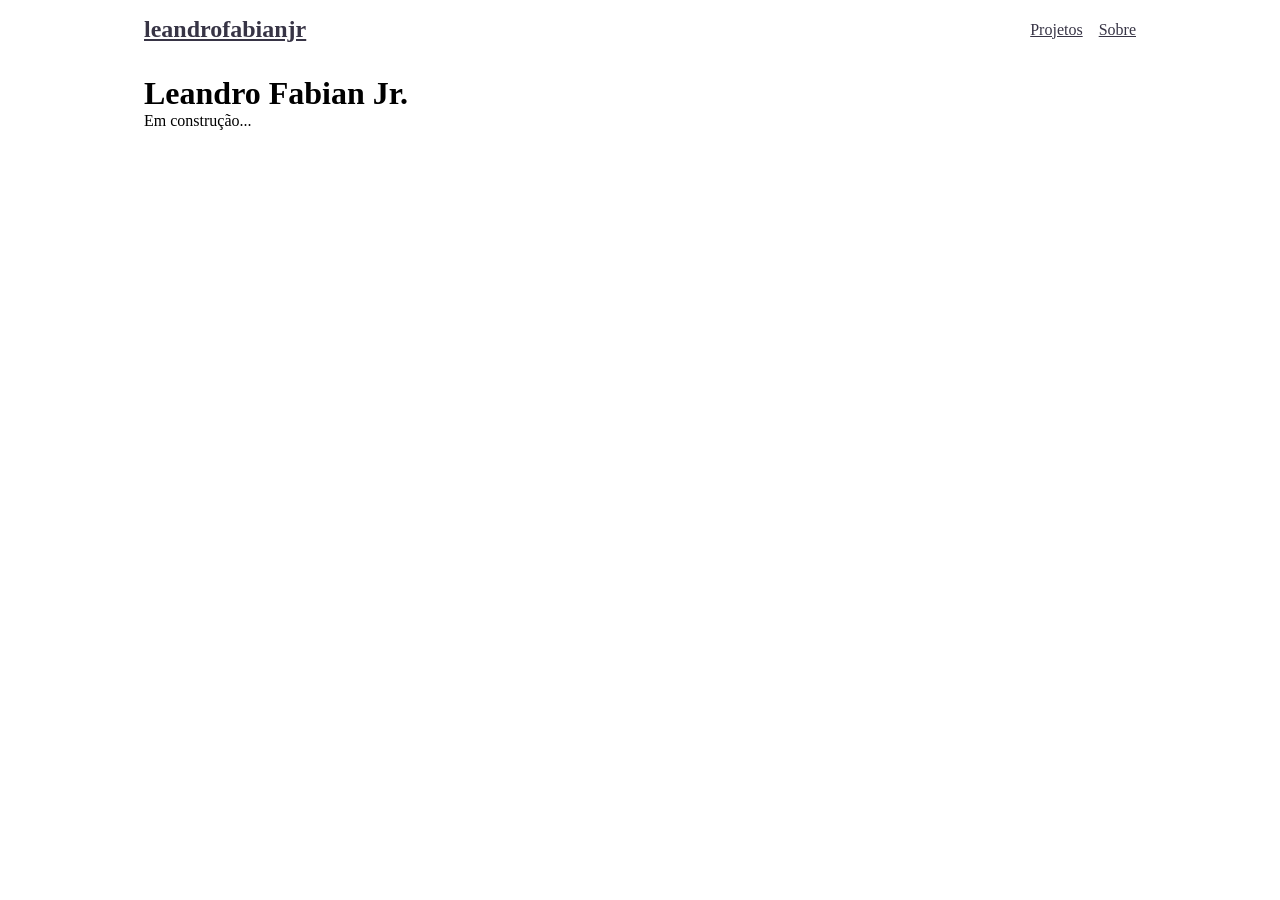
==== index.html @ 53541bf2 "Criando tela inicial" ====
<!DOCTYPE html>
<html lang="en">

<head>
  <meta charset="UTF-8">
  <meta http-equiv="X-UA-Compatible" content="IE=edge">
  <meta name="viewport" content="width=device-width, initial-scale=1.0">
  <link rel="stylesheet" href="./general.css">
  <link rel="stylesheet" href="./index.css">
  <title>Leandro Fabian Jr.</title>
</head>

<body>
  <header>
    <div class="container">
      <div class="navbar">
        <a class="logo" href="/" title="Home">
          leandrofabianjr
        </a>
        <nav class="navbar-menu">
          <a class="navbar-menu-item" href="#" title="Meus projetos">
            Projetos
          </a>
          <a class="navbar-menu-item" href="#" title="Sobre mim">
            Sobre
          </a>
        </nav>
      </div>
    </div>
  </header>
  <main aria-role="main" class="container">
    <h1>Leandro Fabian Jr.</h1>

    Em construção...
  </main>
</body>

</html>
---- general.css ----
:root {
  --dark: #373445;
}

* {
  margin: 0;
  padding: 0;
  box-sizing: border-box;
}

.container {
  margin-right: auto;
  margin-left: auto;
  max-width: 1024px;
  padding: 16px;
}

.navbar {
  display: flex;
  justify-content: space-between;
  align-items: center;
  color: var(--dark);
}

.navbar .logo {
  font-size: 24px;
  font-weight: bolder;
}

.navbar .navbar-menu {
  display: flex;
  justify-content: space-around;
}

.navbar .navbar-menu-item {
  padding-left: 16px;
}

.navbar a {
  color: var(--dark);
}
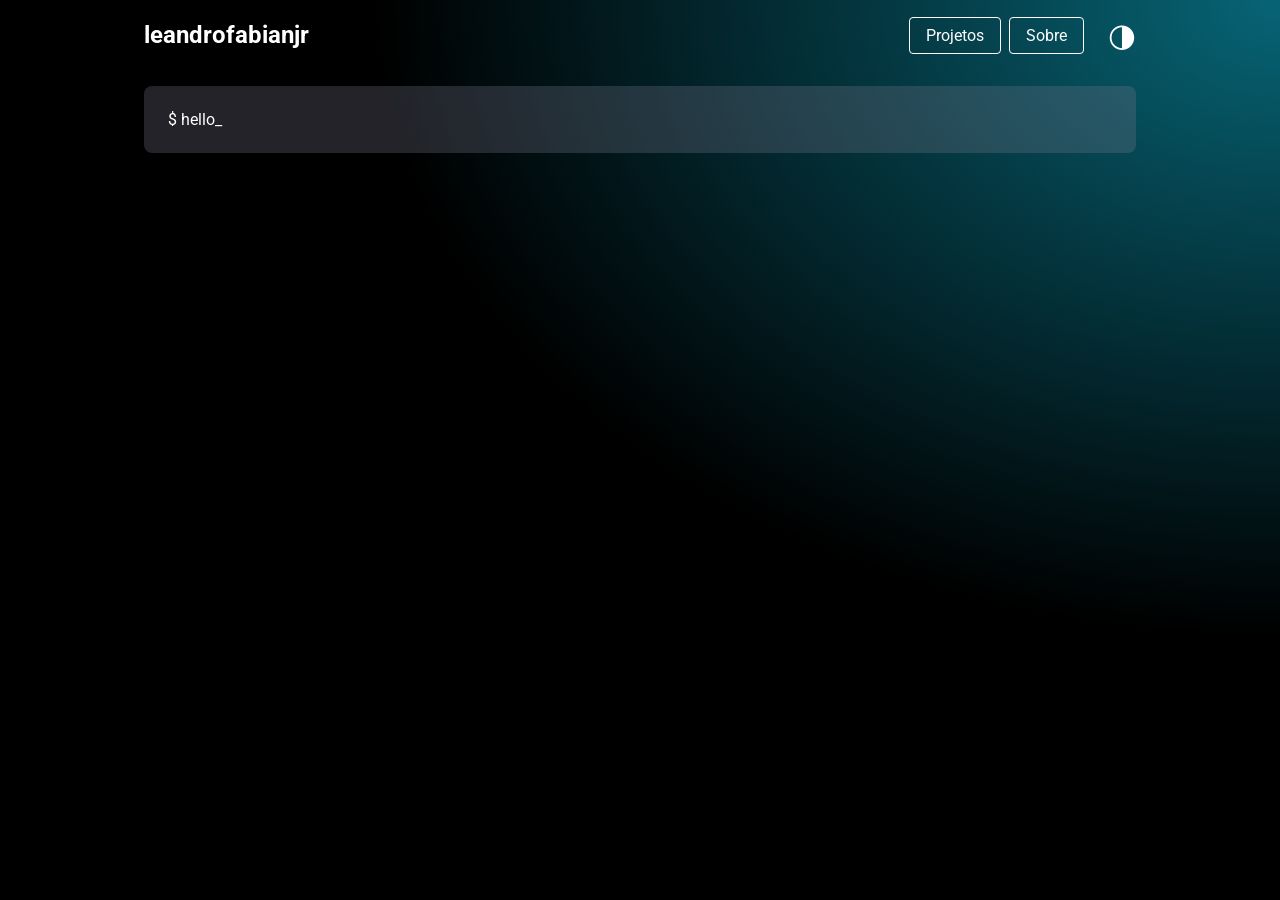
==== commit 661f39aa: "Melhorando a tela inicial" ====
--- a/index.html
+++ b/index.html
@@ -1,5 +1,5 @@
 <!DOCTYPE html>
-<html lang="en">
+<html lang="en" class="theme-dark">
 
 <head>
   <meta charset="UTF-8">
@@ -10,29 +10,33 @@
   <title>Leandro Fabian Jr.</title>
 </head>
 
-<body>
+<body class="main-bg">
   <header>
     <div class="container">
       <div class="navbar">
-        <a class="logo" href="/" title="Home">
-          leandrofabianjr
-        </a>
+        <div class="navbar-prepend">
+          <a href="/" title="Home">leandrofabianjr</a>
+        </div>
         <nav class="navbar-menu">
-          <a class="navbar-menu-item" href="#" title="Meus projetos">
+          <a class="navbar-menu-item btn-outline" href="#" title="Meus projetos">
             Projetos
           </a>
-          <a class="navbar-menu-item" href="#" title="Sobre mim">
+          <a class="navbar-menu-item btn-outline" href="#" title="Sobre mim">
             Sobre
           </a>
         </nav>
+        <button class="btn-icon rounded ml-4 p-0" type="button" onclick="document.querySelector('html').classList.toggle('theme-dark')">◑</button>
       </div>
     </div>
   </header>
   <main aria-role="main" class="container">
-    <h1>Leandro Fabian Jr.</h1>
+    <div class="card-alpha card-hello-world p-4">
+      $ <span class="ml-" id="helloWorldTyper"></span>
+    </div>
 
-    Em construção...
   </main>
+
+  <script src="./hello-world-typer.js"></script>
 </body>
 
 </html>
--- a/general.css
+++ b/general.css
@@ -1,29 +1,136 @@
+@import url('https://fonts.googleapis.com/css2?family=Roboto:ital,wght@0,100;0,300;0,400;0,500;0,700;0,900;1,100;1,300;1,400;1,500;1,700;1,900&display=swap');
+
 :root {
-  --dark: #373445;
+  --dark: rgb(55, 52, 69);
+  --dark-alpha: rgba(118, 115, 136, 0.3);
+  --light: white;
+  --space-1: 4px;
+  --space-2: 8px;
+  --space-3: 16px;
+  --space-4: 24px;
+  --fs-1: 1em;
+  --fs-2: 2em;
+  --fs-3: 3em;
+  --fs-4: 4em;
+  --fs-5: 5em;
+}
+
+html,
+html a {
+  -webkit-font-smoothing: antialiased;
+}
+
+html {
+  width: 100%;
+  height: 100%;
+}
+
+body {
+  width: 100%;
+  height: 100%;
+}
+
+.main-bg {
+  background-image: radial-gradient(
+    at 100% 0%,
+    white 0%,
+    white 50%,
+    rgba(7, 100, 117, 0.61) 100%
+  );
+  color: var(--dark);
+}
+
+.text-light {
+  color: var(--light) !important;
+}
+
+.text-dark {
+  color: var(--dark) !important;
+}
+
+a {
+  color: var(--dark);
+}
+
+.theme-dark .main-bg {
+  background-image: radial-gradient(
+    at 100% 0%,
+    rgb(7, 100, 117) 0%,
+    rgb(0, 0, 0) 50%,
+    rgb(0, 0, 0) 100%
+  );
+  color: var(--light);
+}
+
+.theme-dark .text {
+  color: var(--light);
+}
+
+.theme-dark a {
+  color: var(--light);
 }
 
 * {
   margin: 0;
   padding: 0;
   box-sizing: border-box;
+  font-family: 'Roboto', sans-serif;
+}
+
+*:link {
+  text-decoration: none;
+}
+*:visited {
+  text-decoration: none;
+}
+*:hover {
+  text-decoration: none;
+}
+*:active {
+  text-decoration: none;
 }
 
 .container {
   margin-right: auto;
   margin-left: auto;
   max-width: 1024px;
-  padding: 16px;
+  padding: var(--space-3);
+}
+
+.container {
+  padding-right: var(--space-3);
+  padding-left: var(--space-3);
+  margin-right: auto;
+  margin-left: auto;
+}
+
+@media (min-width: 768px) {
+  .container {
+    width: 750px;
+  }
+}
+
+@media (min-width: 992px) {
+  .container {
+    width: 970px;
+  }
+}
+
+@media (min-width: 1200px) {
+  .container {
+    width: 1170px;
+  }
 }
 
 .navbar {
   display: flex;
-  justify-content: space-between;
   align-items: center;
   color: var(--dark);
 }
 
-.navbar .logo {
-  font-size: 24px;
+.navbar .navbar-prepend {
+  flex-grow: 1;
+  font-size: var(--space-4);
   font-weight: bolder;
 }
 
@@ -33,9 +140,79 @@
 }
 
 .navbar .navbar-menu-item {
-  padding-left: 16px;
-}
-
-.navbar a {
-  color: var(--dark);
-}
+  margin-left: var(--space-2);
+}
+
+.btn-outline {
+  border: 1px solid var(--dark);
+  background-color: transparent;
+  color: var(--dark);
+  padding: var(--space-2) var(--space-3);
+  font-size: var(--space-3);
+  cursor: pointer;
+  border-radius: var(--space-1);
+}
+
+.theme-dark .btn-outline {
+  border-color: var(--light);
+  color: var(--light);
+}
+
+.btn-icon {
+  border: 0;
+  background-color: transparent;
+  color: var(--dark);
+  padding: var(--space-2) var(--space-3);
+  font-size: var(--fs-2);
+  cursor: pointer;
+}
+
+.theme-dark .btn-icon {
+  color: var(--light);
+}
+
+.rounded {
+  border-radius: 50%;
+}
+
+.ml-2 {
+  margin-left: var(--space-2) !important;
+}
+
+.ml-4 {
+  margin-left: var(--space-4) !important;
+}
+
+.p-0 {
+  padding: 0;
+}
+
+.p-4 {
+  padding: var(--space-4) !important;
+}
+
+.fs-1 {
+  font-size: var(--fs-1) !important;
+}
+.fs-2 {
+  font-size: var(--fs-2) !important;
+}
+.fs-3 {
+  font-size: var(--fs-3) !important;
+}
+.fs-4 {
+  font-size: var(--fs-4) !important;
+}
+.fs-5 {
+  font-size: var(--fs-5) !important;
+}
+
+.card-alpha {
+  background-color: var(--dark-alpha);
+  border-radius: var(--space-2);
+  padding: var(--space-3);
+}
+
+.text-light {
+  color: val;
+}
--- a/index.css
+++ b/index.css
@@ -0,0 +1,3 @@
+.card-hello-world {
+    
+}
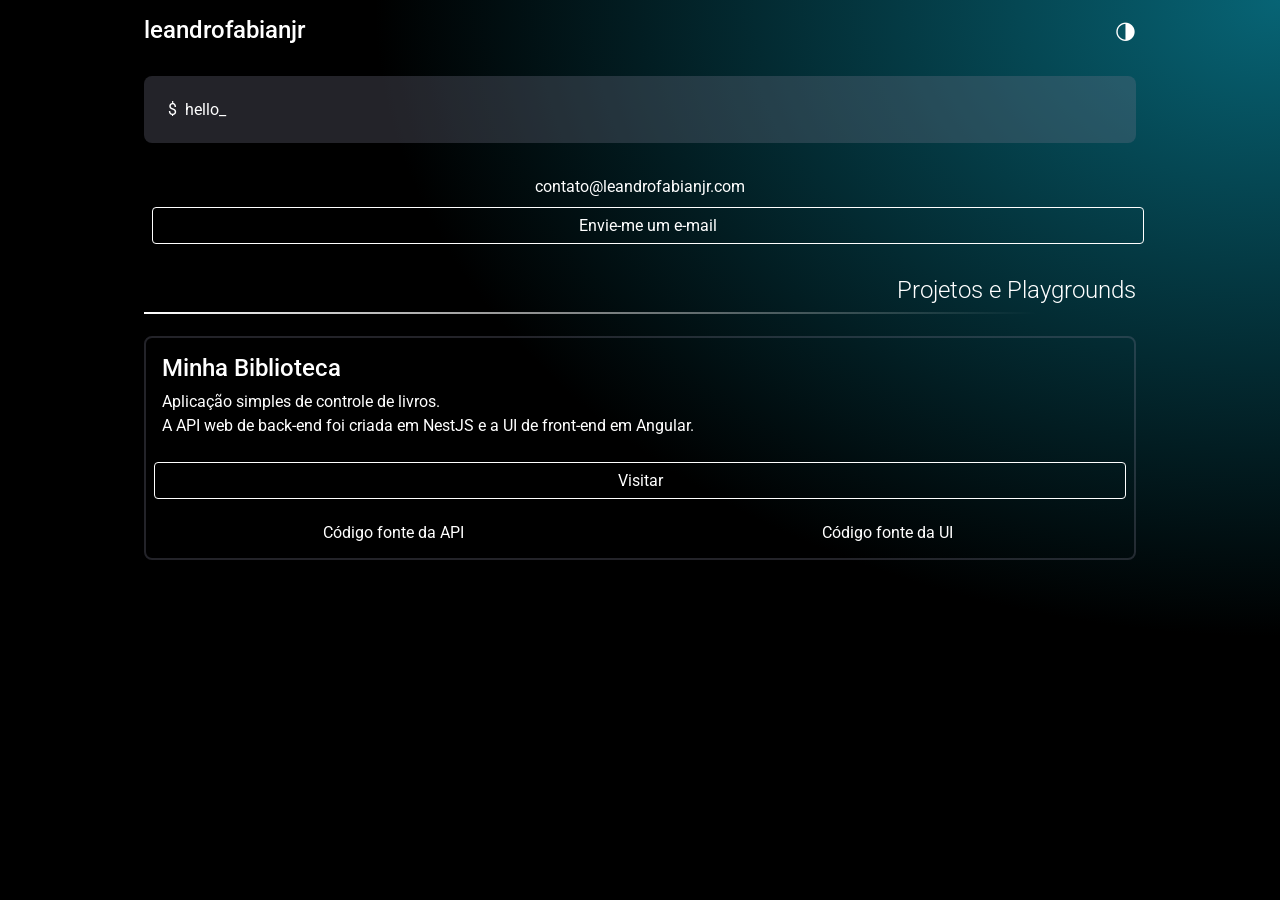
==== commit b04c7557: "Separado arquivos e continuado página inicial" ====
--- a/index.html
+++ b/index.html
@@ -5,38 +5,59 @@
   <meta charset="UTF-8">
   <meta http-equiv="X-UA-Compatible" content="IE=edge">
   <meta name="viewport" content="width=device-width, initial-scale=1.0">
-  <link rel="stylesheet" href="./general.css">
   <link rel="stylesheet" href="./index.css">
   <title>Leandro Fabian Jr.</title>
 </head>
 
-<body class="main-bg">
+<body>
   <header>
     <div class="container">
-      <div class="navbar">
-        <div class="navbar-prepend">
-          <a href="/" title="Home">leandrofabianjr</a>
-        </div>
-        <nav class="navbar-menu">
-          <a class="navbar-menu-item btn-outline" href="#" title="Meus projetos">
-            Projetos
-          </a>
-          <a class="navbar-menu-item btn-outline" href="#" title="Sobre mim">
-            Sobre
-          </a>
-        </nav>
-        <button class="btn-icon rounded ml-4 p-0" type="button" onclick="document.querySelector('html').classList.toggle('theme-dark')">◑</button>
-      </div>
+      <nav class="d-flex justify-content-between align-items-center">
+        <a href="/" title="Home">
+          <h1>leandrofabianjr</h1>
+        </a>
+        <button class="btn-icon rounded p-0" type="button" id="changeThemeButton">◑</button>
+      </nav>
     </div>
   </header>
   <main aria-role="main" class="container">
-    <div class="card-alpha card-hello-world p-4">
-      $ <span class="ml-" id="helloWorldTyper"></span>
+    <div class="card card-alpha card-hello-world p-4 text-mono">
+      <div>
+        $<span class="ml-2" id="helloWorldTyper"></span>
+      </div>
     </div>
 
+    <section class="section">
+      <p class="mt-4 text-center">
+        contato@leandrofabianjr.com
+      </p>
+
+      <a class="btn-outline w-100" href="mailto:contato@leandrofabianjr.com">
+        Envie-me um e-mail
+      </a>
+
+    </section>
+
+    <section class="section">
+      <h2 class="section-title">Projetos e Playgrounds</h2>
+
+      <div class="card mt-4">
+        <div class="card-body">
+          <h3 class="card-title">Minha Biblioteca</h3>
+          <p>Aplicação simples de controle de livros.</p>
+          <p>A API web de back-end foi criada em NestJS e a UI de front-end em Angular.</p>
+        </div>
+        <a class="btn-outline" href="https://minha-biblioteca.herokuapp.com/">Visitar</a>
+        <div class="card-footer">
+          <a class="btn-link w-100" href="https://github.com/leandrofabianjr/biblioteca-api">Código fonte da API</a>
+          <a class="btn-link w-100" href="https://github.com/leandrofabianjr/biblioteca-front">Código fonte da UI</a>
+        </div>
+      </div>
+    </section>
   </main>
 
-  <script src="./hello-world-typer.js"></script>
+  <script src="./text-typer-animation.js"></script>
+  <script src="./index.js"></script>
 </body>
 
 </html>
--- a/index.css
+++ b/index.css
@@ -1,3 +1,6 @@
+@import url('./reset.css');
+@import url('./spacing.css');
+@import url('./theme.css');
+
 .card-hello-world {
-    
-}+}
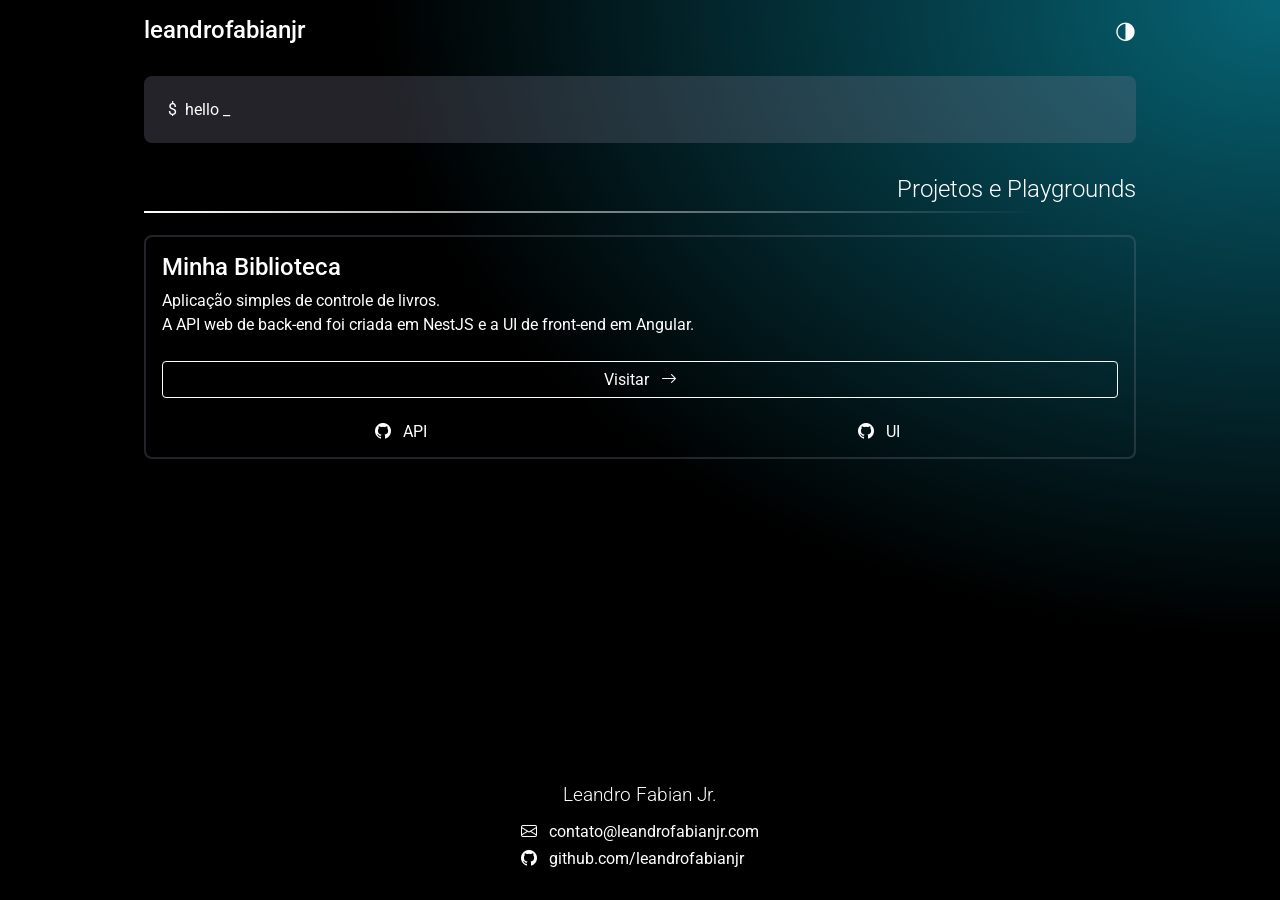
==== commit 3025a0fa: "- Criado footer; - Alterado tamanhos de fontes; - Adicionado ícones." ====
--- a/index.html
+++ b/index.html
@@ -9,7 +9,7 @@
   <title>Leandro Fabian Jr.</title>
 </head>
 
-<body>
+<body class="d-flex flex-column">
   <header>
     <div class="container">
       <nav class="d-flex justify-content-between align-items-center">
@@ -20,23 +20,14 @@
       </nav>
     </div>
   </header>
-  <main aria-role="main" class="container">
-    <div class="card card-alpha card-hello-world p-4 text-mono">
+  <main class="container flex-grow-1 mb-4">
+    <div class="card card-alpha card-hello-world p-4 text-mono mb-4">
       <div>
         $<span class="ml-2" id="helloWorldTyper"></span>
       </div>
     </div>
 
-    <section class="section">
-      <p class="mt-4 text-center">
-        contato@leandrofabianjr.com
-      </p>
 
-      <a class="btn-outline w-100" href="mailto:contato@leandrofabianjr.com">
-        Envie-me um e-mail
-      </a>
-
-    </section>
 
     <section class="section">
       <h2 class="section-title">Projetos e Playgrounds</h2>
@@ -47,14 +38,35 @@
           <p>Aplicação simples de controle de livros.</p>
           <p>A API web de back-end foi criada em NestJS e a UI de front-end em Angular.</p>
         </div>
-        <a class="btn-outline" href="https://minha-biblioteca.herokuapp.com/">Visitar</a>
+        <a class="btn-outline" href="https://minha-biblioteca.herokuapp.com/">
+          Visitar
+          <i class="bi bi-arrow-right ml-2"></i>
+        </a>
         <div class="card-footer">
-          <a class="btn-link w-100" href="https://github.com/leandrofabianjr/biblioteca-api">Código fonte da API</a>
-          <a class="btn-link w-100" href="https://github.com/leandrofabianjr/biblioteca-front">Código fonte da UI</a>
+          <a class="btn-link w-100" href="https://github.com/leandrofabianjr/biblioteca-api">
+            <i class="bi bi-github mr-2"></i> API
+          </a>
+          <a class="btn-link w-100" href="https://github.com/leandrofabianjr/biblioteca-front">
+            <i class="bi bi-github mr-2"></i> UI
+          </a>
         </div>
       </div>
     </section>
   </main>
+
+  <header class="d-flex flex-column align-items-center mb-4">
+    <h3 class="mb-3">Leandro Fabian Jr.</h3>
+    <div>
+      <a class="mb-2 d-block" href="mailto:contato@leandrofabianjr.com">
+        <i class="bi bi-envelope mr-2"></i>
+        contato@leandrofabianjr.com
+      </a>
+      <a class="mb-2 d-block" href="https://github.com/leandrofabianjr/">
+        <i class="bi bi-github mr-2"></i>
+        github.com/leandrofabianjr
+      </a>
+    </div>
+  </header>
 
   <script src="./text-typer-animation.js"></script>
   <script src="./index.js"></script>
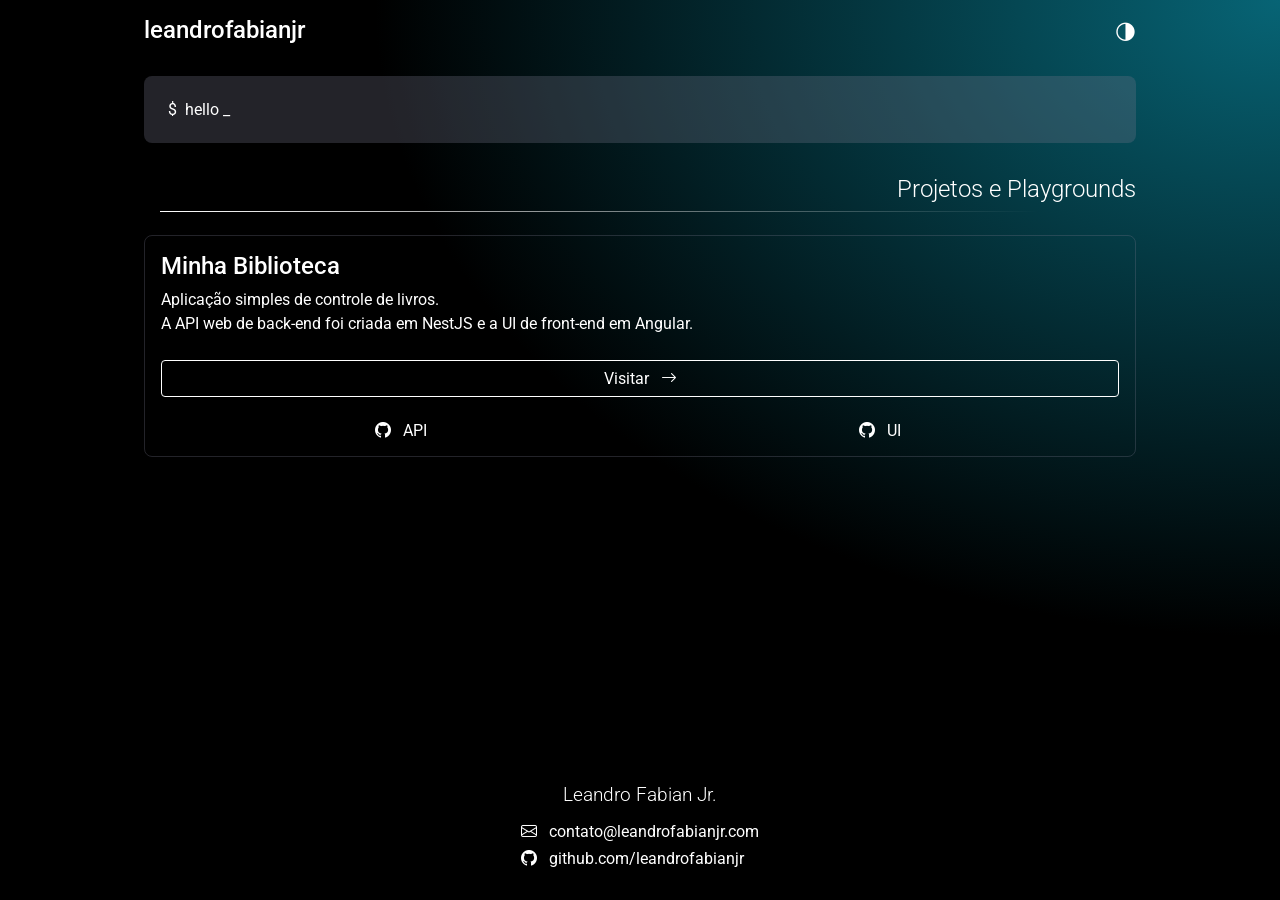
==== commit 94d5f5a0: "Update index.html" ====
--- a/index.html
+++ b/index.html
@@ -38,7 +38,7 @@
           <p>Aplicação simples de controle de livros.</p>
           <p>A API web de back-end foi criada em NestJS e a UI de front-end em Angular.</p>
         </div>
-        <a class="btn-outline" href="https://minha-biblioteca.herokuapp.com/">
+        <a class="btn-outline" href="https://biblioteca.leandrofabianjr.com/">
           Visitar
           <i class="bi bi-arrow-right ml-2"></i>
         </a>
@@ -72,4 +72,4 @@
   <script src="./index.js"></script>
 </body>
 
-</html>+</html>
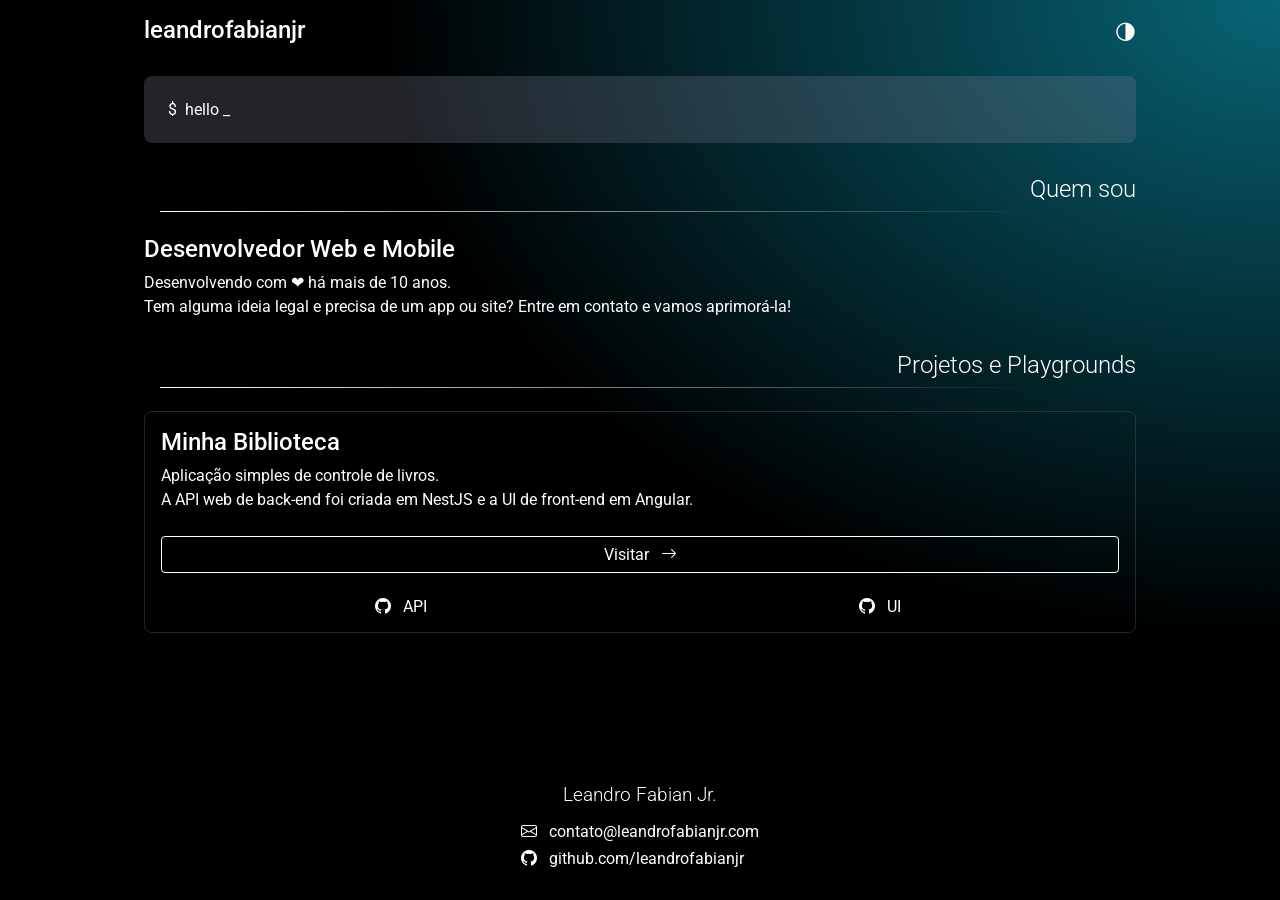
==== commit 4c4029aa: "Update index.html" ====
--- a/index.html
+++ b/index.html
@@ -27,7 +27,15 @@
       </div>
     </div>
 
-
+    <section class="section">
+      <h2 class="section-title">Quem sou</h2><div class="mt-4">
+        <div class="mx-3">
+          <h3 class="card-title">Desenvolvedor Web e Mobile</h3>
+          <p>Desenvolvendo com ❤ há mais de 10 anos.</p>
+          <p>Tem alguma ideia legal e precisa de um app ou site? Entre em contato e vamos aprimorá-la!</p>
+        </div>
+      </div>
+    </section>
 
     <section class="section">
       <h2 class="section-title">Projetos e Playgrounds</h2>
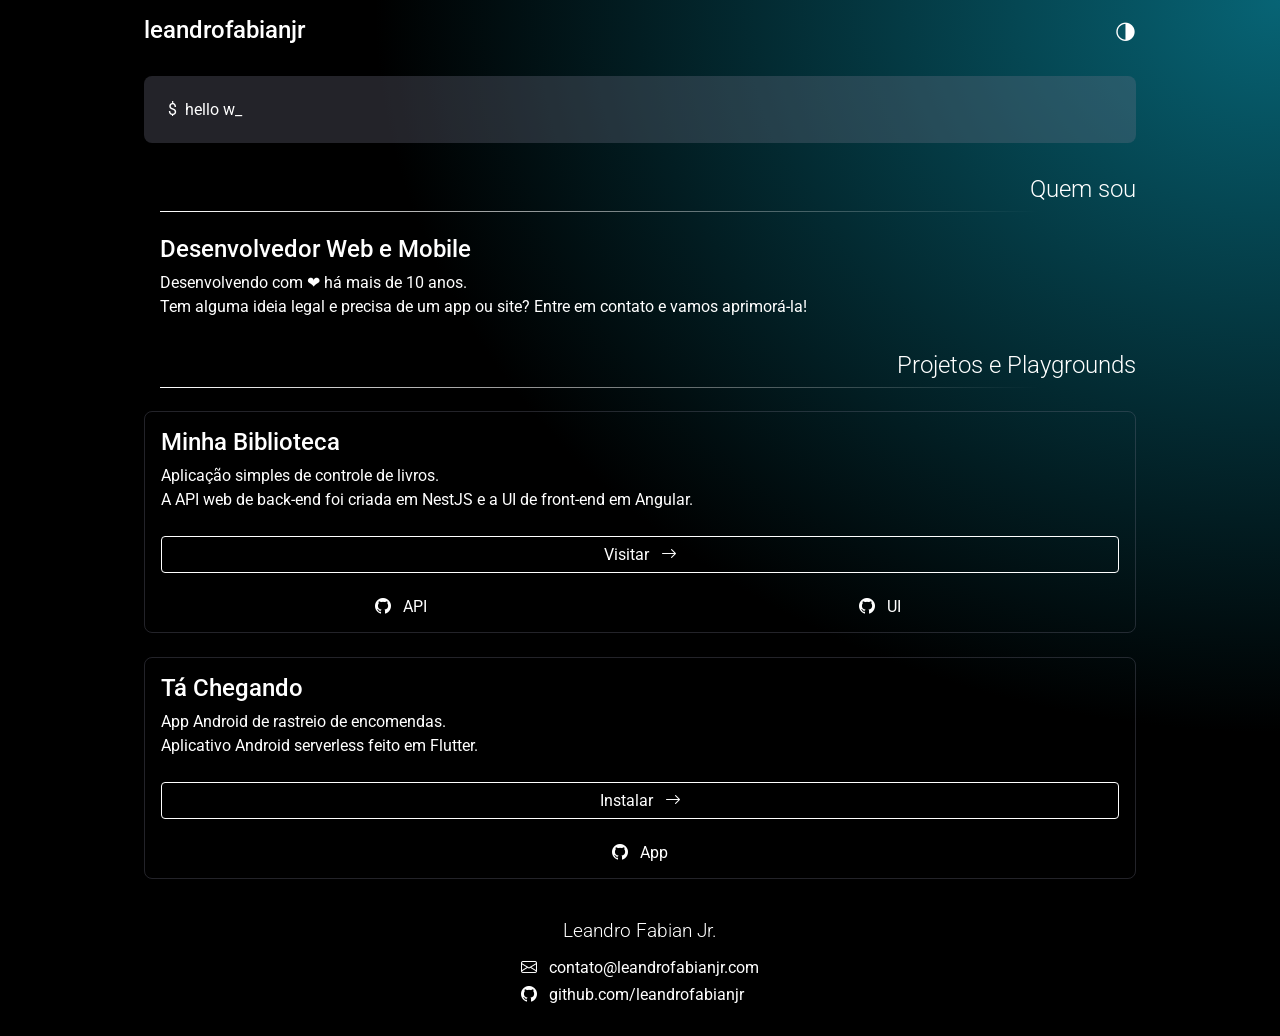
==== commit 58b1d945: "Adicionado app Tá Chegando" ====
--- a/index.html
+++ b/index.html
@@ -46,16 +46,33 @@
           <p>Aplicação simples de controle de livros.</p>
           <p>A API web de back-end foi criada em NestJS e a UI de front-end em Angular.</p>
         </div>
-        <a class="btn-outline" href="https://biblioteca.leandrofabianjr.com/">
+        <a class="btn-outline" target="_blank" href="https://biblioteca.leandrofabianjr.com/">
           Visitar
           <i class="bi bi-arrow-right ml-2"></i>
         </a>
         <div class="card-footer">
-          <a class="btn-link w-100" href="https://github.com/leandrofabianjr/biblioteca-api">
+          <a class="btn-link w-100" target="_blank" href="https://github.com/leandrofabianjr/biblioteca-api">
             <i class="bi bi-github mr-2"></i> API
           </a>
-          <a class="btn-link w-100" href="https://github.com/leandrofabianjr/biblioteca-front">
+          <a class="btn-link w-100" target="_blank" href="https://github.com/leandrofabianjr/biblioteca-front">
             <i class="bi bi-github mr-2"></i> UI
+          </a>
+        </div>
+      </div>
+
+      <div class="card mt-4">
+        <div class="card-body">
+          <h3 class="card-title">Tá Chegando</h3>
+          <p>App Android de rastreio de encomendas.</p>
+          <p>Aplicativo Android serverless feito em Flutter.</p>
+        </div>
+        <a class="btn-outline" target="_blank" href="https://leandrofabianjr.com/ta_chegando/download">
+          Instalar
+          <i class="bi bi-arrow-right ml-2"></i>
+        </a>
+        <div class="card-footer">
+          <a class="btn-link w-100" target="_blank" href="https://github.com/leandrofabianjr/ta_chegando">
+            <i class="bi bi-github mr-2"></i> App
           </a>
         </div>
       </div>
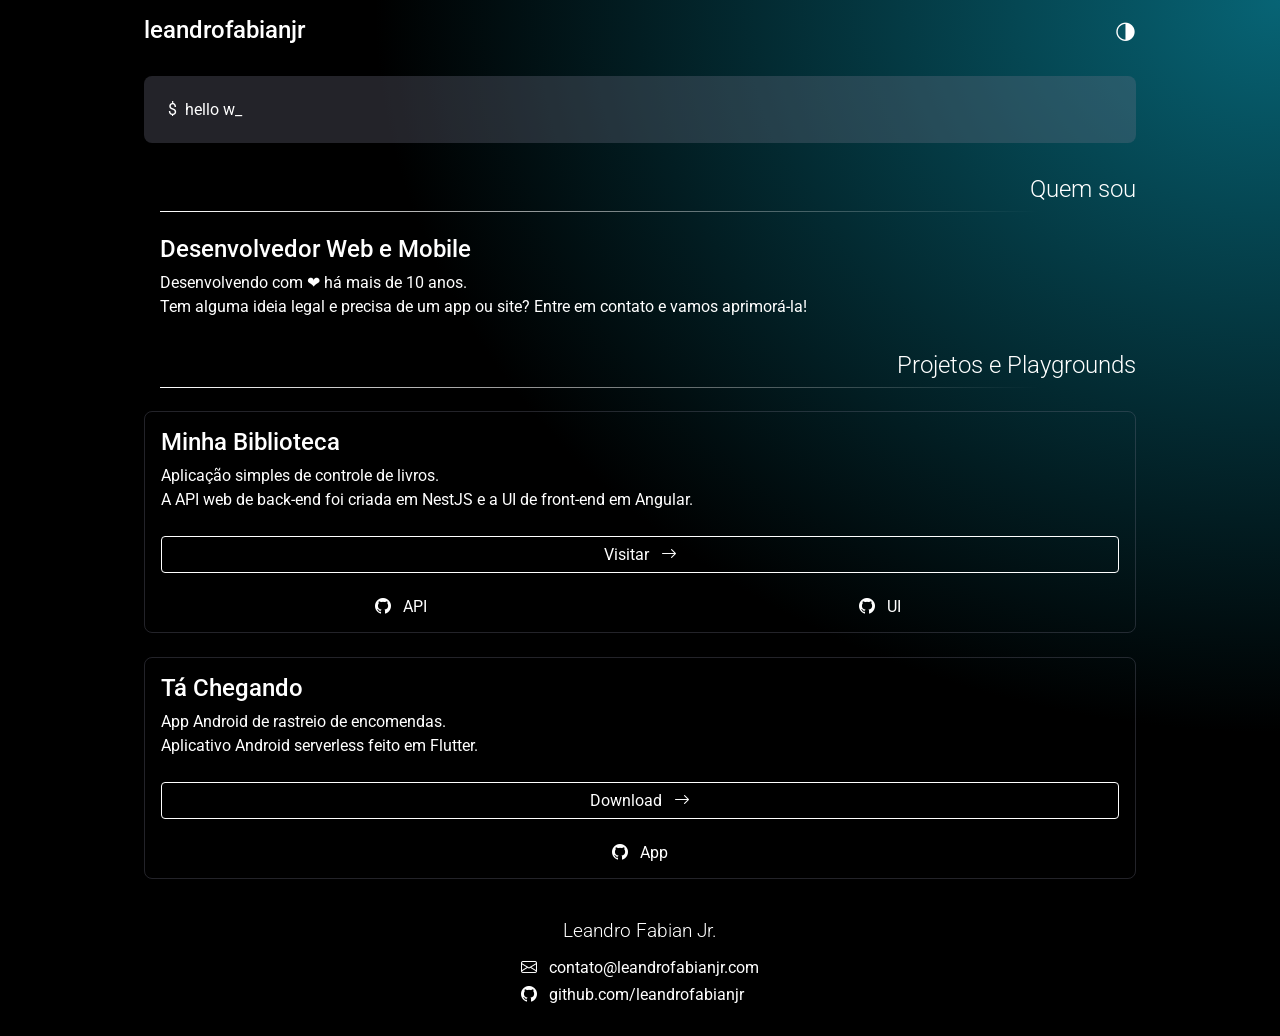
==== commit c58ba5b3: "Correção" ====
--- a/index.html
+++ b/index.html
@@ -67,7 +67,7 @@
           <p>Aplicativo Android serverless feito em Flutter.</p>
         </div>
         <a class="btn-outline" target="_blank" href="https://leandrofabianjr.com/ta_chegando/download">
-          Instalar
+          Download
           <i class="bi bi-arrow-right ml-2"></i>
         </a>
         <div class="card-footer">
